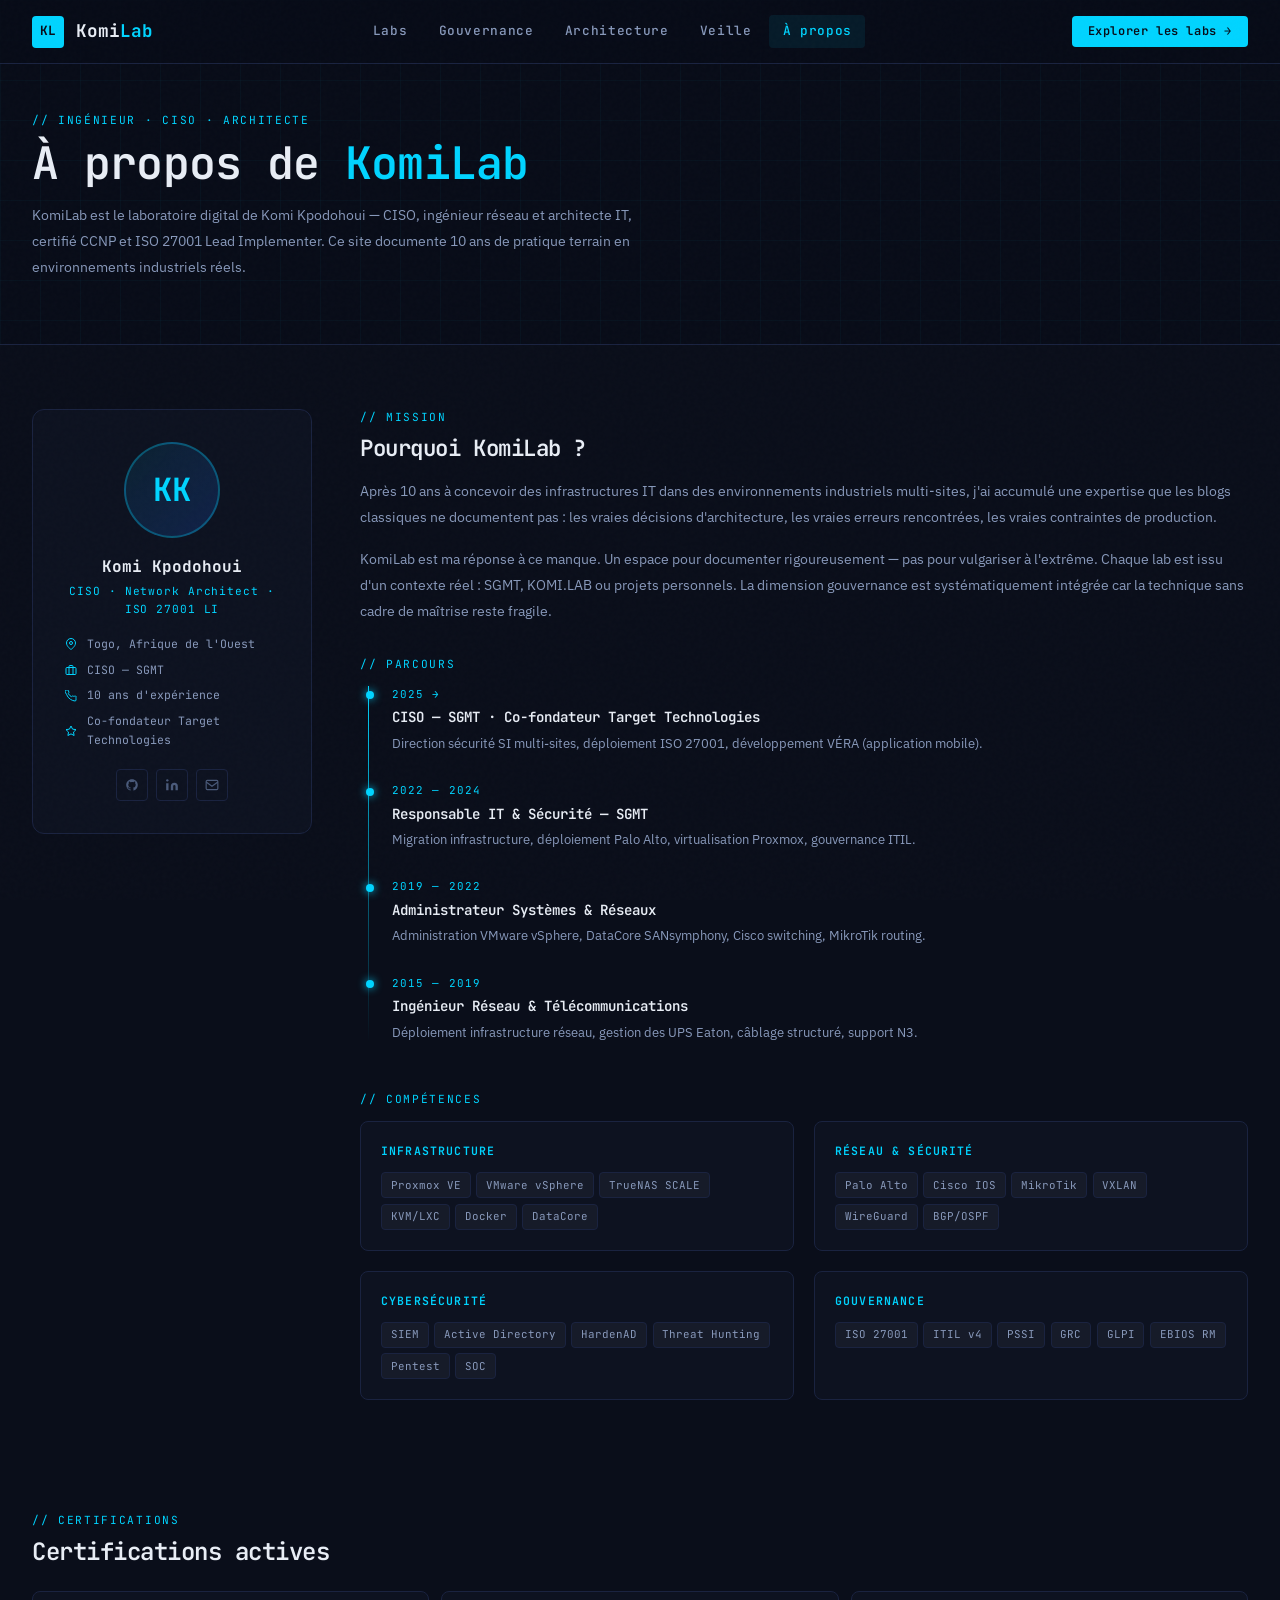
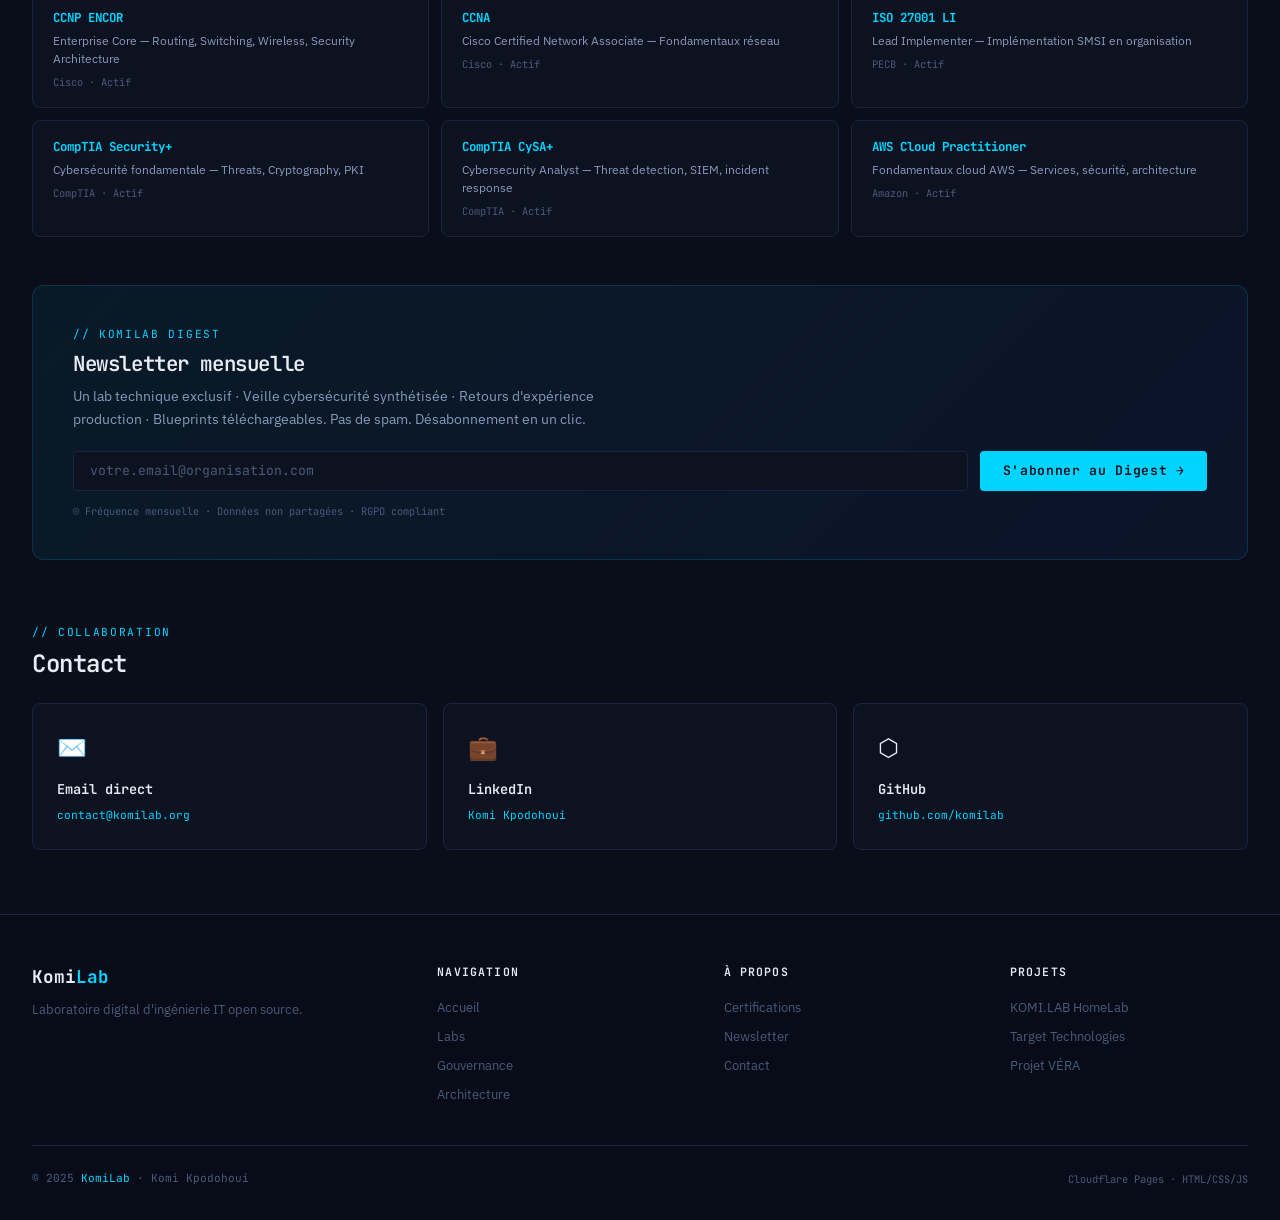
==== about.html @ 870542f3 "init: KomiLab v1.0 - site complet" ====
<!DOCTYPE html>
<html lang="fr">
<head>
  <meta charset="UTF-8">
  <meta name="viewport" content="width=device-width, initial-scale=1.0">
  <meta name="description" content="À propos de Komi Kpodohoui — CISO, CCNP, ISO 27001 Lead Implementer. KomiLab engineering lab.">
  <title>KomiLab — À propos</title>
  <link rel="stylesheet" href="assets/css/style.css">
  <style>
    .page-hero { padding:7rem 0 4rem; background:var(--bg-deep); border-bottom:1px solid var(--bg-border); position:relative; overflow:hidden; }
    .page-hero::before { content:''; position:absolute; inset:0; background-image: linear-gradient(rgba(0,212,255,0.03) 1px,transparent 1px),linear-gradient(90deg,rgba(0,212,255,0.03) 1px,transparent 1px); background-size:40px 40px; }
    .page-hero-inner { position:relative; z-index:1; }

    /* PROFILE */
    .profile-block {
      display: grid;
      grid-template-columns: 280px 1fr;
      gap: 3rem;
      align-items: start;
      margin-bottom: 4rem;
    }
    .profile-card {
      background: var(--bg-card);
      border: 1px solid var(--bg-border);
      border-radius: var(--radius-lg);
      padding: 2rem;
      text-align: center;
      position: sticky;
      top: 80px;
    }
    .profile-avatar {
      width: 96px; height: 96px;
      border-radius: 50%;
      background: linear-gradient(135deg, var(--cyan-ghost), rgba(37,99,235,0.2));
      border: 2px solid rgba(0,212,255,0.3);
      display: flex; align-items: center; justify-content: center;
      font-family: var(--font-mono);
      font-size: 2rem;
      font-weight: 700;
      color: var(--cyan);
      margin: 0 auto 1rem;
    }
    .profile-name {
      font-family: var(--font-mono);
      font-size: 1rem;
      font-weight: 700;
      color: var(--text-primary);
      margin-bottom: .25rem;
    }
    .profile-role {
      font-family: var(--font-mono);
      font-size: .7rem;
      color: var(--cyan);
      letter-spacing: .08em;
      margin-bottom: 1rem;
    }
    .profile-meta {
      display: flex;
      flex-direction: column;
      gap: .45rem;
      margin-bottom: 1.25rem;
      text-align: left;
    }
    .profile-meta-item {
      display: flex;
      align-items: center;
      gap: .6rem;
      font-family: var(--font-mono);
      font-size: .72rem;
      color: var(--text-secondary);
    }
    .profile-meta-item svg { color: var(--cyan); flex-shrink: 0; }
    .profile-socials { display:flex; gap:.5rem; justify-content:center; }

    /* CERTS */
    .cert-grid {
      display: grid;
      grid-template-columns: repeat(3, 1fr);
      gap: .75rem;
      margin-bottom: 3rem;
    }
    .cert-card {
      background: var(--bg-card);
      border: 1px solid var(--bg-border);
      border-radius: var(--radius-md);
      padding: 1rem 1.25rem;
      transition: all var(--transition);
    }
    .cert-card:hover { border-color: rgba(0,212,255,0.25); }
    .cert-name {
      font-family: var(--font-mono);
      font-size: .78rem;
      font-weight: 700;
      color: var(--cyan);
      margin-bottom: .25rem;
    }
    .cert-body {
      font-size: .75rem;
      color: var(--text-secondary);
      line-height: 1.5;
    }
    .cert-year {
      font-family: var(--font-mono);
      font-size: .65rem;
      color: var(--text-muted);
      margin-top: .4rem;
    }

    /* TIMELINE */
    .timeline { position:relative; padding-left:2rem; margin-bottom:3rem; }
    .timeline::before {
      content:'';
      position:absolute;
      left:.5rem; top:0; bottom:0;
      width:1px;
      background: linear-gradient(var(--cyan), transparent);
    }
    .tl-item {
      position: relative;
      margin-bottom: 1.75rem;
    }
    .tl-item::before {
      content:'';
      position:absolute;
      left:-1.65rem; top:.35rem;
      width:8px; height:8px;
      border-radius:50%;
      background: var(--cyan);
      box-shadow: 0 0 8px var(--cyan);
    }
    .tl-year {
      font-family: var(--font-mono);
      font-size: .68rem;
      color: var(--cyan);
      letter-spacing: .1em;
      margin-bottom: .2rem;
    }
    .tl-title {
      font-family: var(--font-mono);
      font-size: .88rem;
      font-weight: 600;
      color: var(--text-primary);
      margin-bottom: .3rem;
    }
    .tl-desc {
      font-size: .8rem;
      color: var(--text-secondary);
      line-height: 1.6;
    }

    /* SKILLS */
    .skills-grid {
      display: grid;
      grid-template-columns: repeat(2, 1fr);
      gap: 1.25rem;
      margin-bottom: 3rem;
    }
    .skill-group { background:var(--bg-card); border:1px solid var(--bg-border); border-radius:var(--radius-md); padding:1.25rem; }
    .skill-group-title {
      font-family: var(--font-mono);
      font-size: .72rem;
      font-weight: 600;
      color: var(--cyan);
      letter-spacing: .1em;
      text-transform: uppercase;
      margin-bottom: .75rem;
    }
    .skill-tags { display:flex; flex-wrap:wrap; gap:.35rem; }
    .skill-tag {
      font-family: var(--font-mono);
      font-size: .68rem;
      color: var(--text-secondary);
      background: rgba(255,255,255,0.04);
      border: 1px solid var(--bg-border);
      padding: .2rem .55rem;
      border-radius: var(--radius-sm);
    }

    /* NEWSLETTER */
    .newsletter-block {
      background: linear-gradient(135deg,rgba(0,212,255,0.06),rgba(37,99,235,0.08));
      border: 1px solid rgba(0,212,255,0.15);
      border-radius: var(--radius-lg);
      padding: 2.5rem;
      margin-bottom: 4rem;
    }
    .newsletter-form {
      display: flex;
      gap: .75rem;
      margin-top: 1.25rem;
      flex-wrap: wrap;
    }
    .newsletter-input {
      flex: 1;
      min-width: 240px;
      background: var(--bg-card);
      border: 1px solid var(--bg-border);
      border-radius: var(--radius-sm);
      padding: .65rem 1rem;
      font-family: var(--font-mono);
      font-size: .82rem;
      color: var(--text-primary);
      outline: none;
      transition: border-color var(--transition);
    }
    .newsletter-input::placeholder { color:var(--text-muted); }
    .newsletter-input:focus { border-color:rgba(0,212,255,.4); }

    @media(max-width:900px) {
      .profile-block { grid-template-columns:1fr; }
      .profile-card { position:static; }
      .cert-grid { grid-template-columns:1fr 1fr; }
      .skills-grid { grid-template-columns:1fr; }
    }
    @media(max-width:600px) { .cert-grid { grid-template-columns:1fr; } }
  </style>
</head>
<body>

<!-- NAV -->
<nav class="nav">
  <div class="container nav-inner">
    <a href="index.html" class="nav-logo">
      <div class="logo-mark">KL</div>
      <span class="logo-text">Komi<span>Lab</span></span>
    </a>
    <div class="nav-links">
      <a href="labs.html"         class="nav-link">Labs</a>
      <a href="governance.html"   class="nav-link">Gouvernance</a>
      <a href="architecture.html" class="nav-link">Architecture</a>
      <a href="veille.html"       class="nav-link">Veille</a>
      <a href="about.html"        class="nav-link active">À propos</a>
    </div>
    <a href="labs.html" class="nav-cta">Explorer les labs →</a>
    <button class="nav-hamburger" id="hamburger"><span></span><span></span><span></span></button>
  </div>
</nav>
<div class="mobile-nav" id="mobile-nav">
  <a href="labs.html"         class="mobile-nav-link">Labs</a>
  <a href="governance.html"   class="mobile-nav-link">Gouvernance</a>
  <a href="architecture.html" class="mobile-nav-link">Architecture</a>
  <a href="veille.html"       class="mobile-nav-link">Veille</a>
  <a href="about.html"        class="mobile-nav-link">À propos</a>
</div>

<!-- HERO -->
<section class="page-hero">
  <div class="container page-hero-inner">
    <div class="section-eyebrow">// Ingénieur · CISO · Architecte</div>
    <h1 style="font-size:clamp(1.8rem,4vw,2.8rem);margin-bottom:.75rem;">
      À propos de <span style="color:var(--cyan)">KomiLab</span>
    </h1>
    <p style="color:var(--text-secondary);font-size:.9rem;max-width:620px;line-height:1.8;">
      KomiLab est le laboratoire digital de Komi Kpodohoui — CISO, ingénieur réseau et architecte IT, certifié CCNP et ISO 27001 Lead Implementer. Ce site documente 10 ans de pratique terrain en environnements industriels réels.
    </p>
  </div>
</section>

<div class="container" style="padding-top:4rem;">

  <!-- PROFILE -->
  <div class="profile-block">
    <div class="profile-card animate-in">
      <div class="profile-avatar">KK</div>
      <div class="profile-name">Komi Kpodohoui</div>
      <div class="profile-role">CISO · Network Architect · ISO 27001 LI</div>
      <div class="profile-meta">
        <div class="profile-meta-item">
          <svg width="12" height="12" viewBox="0 0 24 24" fill="none" stroke="currentColor" stroke-width="2"><path d="M21 10c0 7-9 13-9 13s-9-6-9-13a9 9 0 0118 0z"/><circle cx="12" cy="10" r="3"/></svg>
          Togo, Afrique de l'Ouest
        </div>
        <div class="profile-meta-item">
          <svg width="12" height="12" viewBox="0 0 24 24" fill="none" stroke="currentColor" stroke-width="2"><rect x="2" y="7" width="20" height="14" rx="2"/><path d="M16 21V5a2 2 0 00-2-2h-4a2 2 0 00-2 2v16"/></svg>
          CISO — SGMT
        </div>
        <div class="profile-meta-item">
          <svg width="12" height="12" viewBox="0 0 24 24" fill="none" stroke="currentColor" stroke-width="2"><path d="M22 16.92v3a2 2 0 01-2.18 2 19.79 19.79 0 01-8.63-3.07A19.5 19.5 0 013.07 8.81 19.79 19.79 0 01.01 2.2 2 2 0 012 0h3a2 2 0 012 1.72c.127.96.361 1.903.7 2.81a2 2 0 01-.45 2.11L6.5 7.09a16 16 0 006.29 6.29l.77-.77a2 2 0 012.11-.45 12.84 12.84 0 002.81.7A2 2 0 0122 14.92v2z"/></svg>
          10 ans d'expérience
        </div>
        <div class="profile-meta-item">
          <svg width="12" height="12" viewBox="0 0 24 24" fill="none" stroke="currentColor" stroke-width="2"><path d="M12 2l3.09 6.26L22 9.27l-5 4.87 1.18 6.88L12 17.77l-6.18 3.25L7 14.14 2 9.27l6.91-1.01L12 2z"/></svg>
          Co-fondateur Target Technologies
        </div>
      </div>
      <div class="profile-socials">
        <a href="https://github.com/komilab" target="_blank" rel="noopener" class="footer-social">
          <svg width="14" height="14" viewBox="0 0 24 24" fill="currentColor"><path d="M12 2C6.477 2 2 6.477 2 12c0 4.418 2.865 8.166 6.839 9.489.5.092.682-.217.682-.482 0-.237-.008-.866-.013-1.7-2.782.604-3.369-1.341-3.369-1.341-.454-1.155-1.11-1.462-1.11-1.462-.908-.62.069-.608.069-.608 1.003.07 1.531 1.03 1.531 1.03.892 1.529 2.341 1.087 2.91.832.092-.647.35-1.088.636-1.338-2.22-.253-4.555-1.11-4.555-4.943 0-1.091.39-1.984 1.029-2.683-.103-.253-.446-1.27.098-2.647 0 0 .84-.269 2.75 1.025A9.578 9.578 0 0112 6.836c.85.004 1.705.115 2.504.337 1.909-1.294 2.747-1.025 2.747-1.025.546 1.377.203 2.394.1 2.647.64.699 1.028 1.592 1.028 2.683 0 3.842-2.339 4.687-4.566 4.935.359.309.678.919.678 1.852 0 1.336-.012 2.415-.012 2.743 0 .267.18.578.688.48C19.138 20.163 22 16.418 22 12c0-5.523-4.477-10-10-10z"/></svg>
        </a>
        <a href="https://linkedin.com/in/komi-kpodohoui" target="_blank" rel="noopener" class="footer-social">
          <svg width="14" height="14" viewBox="0 0 24 24" fill="currentColor"><path d="M16 8a6 6 0 016 6v7h-4v-7a2 2 0 00-2-2 2 2 0 00-2 2v7h-4v-7a6 6 0 016-6zM2 9h4v12H2z"/><circle cx="4" cy="4" r="2"/></svg>
        </a>
        <a href="mailto:contact@komilab.org" class="footer-social">
          <svg width="14" height="14" viewBox="0 0 24 24" fill="none" stroke="currentColor" stroke-width="2"><rect x="2" y="4" width="20" height="16" rx="2"/><path d="m2 7 10 7 10-7"/></svg>
        </a>
      </div>
    </div>

    <div>
      <!-- BIO -->
      <div class="section-eyebrow" style="margin-bottom:.5rem;">// Mission</div>
      <h2 style="font-size:1.4rem;margin-bottom:1rem;">Pourquoi KomiLab ?</h2>
      <p style="color:var(--text-secondary);font-size:.88rem;line-height:1.85;margin-bottom:1rem;">
        Après 10 ans à concevoir des infrastructures IT dans des environnements industriels multi-sites, j'ai accumulé une expertise que les blogs classiques ne documentent pas : les vraies décisions d'architecture, les vraies erreurs rencontrées, les vraies contraintes de production.
      </p>
      <p style="color:var(--text-secondary);font-size:.88rem;line-height:1.85;margin-bottom:2rem;">
        KomiLab est ma réponse à ce manque. Un espace pour documenter rigoureusement — pas pour vulgariser à l'extrême. Chaque lab est issu d'un contexte réel : SGMT, KOMI.LAB ou projets personnels. La dimension gouvernance est systématiquement intégrée car la technique sans cadre de maîtrise reste fragile.
      </p>

      <!-- TIMELINE -->
      <div class="section-eyebrow" style="margin-bottom:.75rem;">// Parcours</div>
      <div class="timeline">
        <div class="tl-item">
          <div class="tl-year">2025 →</div>
          <div class="tl-title">CISO — SGMT · Co-fondateur Target Technologies</div>
          <div class="tl-desc">Direction sécurité SI multi-sites, déploiement ISO 27001, développement VÉRA (application mobile).</div>
        </div>
        <div class="tl-item">
          <div class="tl-year">2022 — 2024</div>
          <div class="tl-title">Responsable IT & Sécurité — SGMT</div>
          <div class="tl-desc">Migration infrastructure, déploiement Palo Alto, virtualisation Proxmox, gouvernance ITIL.</div>
        </div>
        <div class="tl-item">
          <div class="tl-year">2019 — 2022</div>
          <div class="tl-title">Administrateur Systèmes & Réseaux</div>
          <div class="tl-desc">Administration VMware vSphere, DataCore SANsymphony, Cisco switching, MikroTik routing.</div>
        </div>
        <div class="tl-item">
          <div class="tl-year">2015 — 2019</div>
          <div class="tl-title">Ingénieur Réseau & Télécommunications</div>
          <div class="tl-desc">Déploiement infrastructure réseau, gestion des UPS Eaton, câblage structuré, support N3.</div>
        </div>
      </div>

      <!-- SKILLS -->
      <div class="section-eyebrow" style="margin-bottom:.75rem;">// Compétences</div>
      <div class="skills-grid">
        <div class="skill-group">
          <div class="skill-group-title">Infrastructure</div>
          <div class="skill-tags">
            <span class="skill-tag">Proxmox VE</span><span class="skill-tag">VMware vSphere</span>
            <span class="skill-tag">TrueNAS SCALE</span><span class="skill-tag">KVM/LXC</span>
            <span class="skill-tag">Docker</span><span class="skill-tag">DataCore</span>
          </div>
        </div>
        <div class="skill-group">
          <div class="skill-group-title">Réseau & Sécurité</div>
          <div class="skill-tags">
            <span class="skill-tag">Palo Alto</span><span class="skill-tag">Cisco IOS</span>
            <span class="skill-tag">MikroTik</span><span class="skill-tag">VXLAN</span>
            <span class="skill-tag">WireGuard</span><span class="skill-tag">BGP/OSPF</span>
          </div>
        </div>
        <div class="skill-group">
          <div class="skill-group-title">Cybersécurité</div>
          <div class="skill-tags">
            <span class="skill-tag">SIEM</span><span class="skill-tag">Active Directory</span>
            <span class="skill-tag">HardenAD</span><span class="skill-tag">Threat Hunting</span>
            <span class="skill-tag">Pentest</span><span class="skill-tag">SOC</span>
          </div>
        </div>
        <div class="skill-group">
          <div class="skill-group-title">Gouvernance</div>
          <div class="skill-tags">
            <span class="skill-tag">ISO 27001</span><span class="skill-tag">ITIL v4</span>
            <span class="skill-tag">PSSI</span><span class="skill-tag">GRC</span>
            <span class="skill-tag">GLPI</span><span class="skill-tag">EBIOS RM</span>
          </div>
        </div>
      </div>
    </div>
  </div>

  <!-- CERTIFICATIONS -->
  <div id="certifications">
    <div class="section-eyebrow" style="margin-bottom:.5rem;">// Certifications</div>
    <h2 class="section-title" style="margin-bottom:1.5rem;">Certifications actives</h2>
    <div class="cert-grid animate-in">
      <div class="cert-card">
        <div class="cert-name">CCNP ENCOR</div>
        <div class="cert-body">Enterprise Core — Routing, Switching, Wireless, Security Architecture</div>
        <div class="cert-year">Cisco · Actif</div>
      </div>
      <div class="cert-card">
        <div class="cert-name">CCNA</div>
        <div class="cert-body">Cisco Certified Network Associate — Fondamentaux réseau</div>
        <div class="cert-year">Cisco · Actif</div>
      </div>
      <div class="cert-card">
        <div class="cert-name">ISO 27001 LI</div>
        <div class="cert-body">Lead Implementer — Implémentation SMSI en organisation</div>
        <div class="cert-year">PECB · Actif</div>
      </div>
      <div class="cert-card">
        <div class="cert-name">CompTIA Security+</div>
        <div class="cert-body">Cybersécurité fondamentale — Threats, Cryptography, PKI</div>
        <div class="cert-year">CompTIA · Actif</div>
      </div>
      <div class="cert-card">
        <div class="cert-name">CompTIA CySA+</div>
        <div class="cert-body">Cybersecurity Analyst — Threat detection, SIEM, incident response</div>
        <div class="cert-year">CompTIA · Actif</div>
      </div>
      <div class="cert-card">
        <div class="cert-name">AWS Cloud Practitioner</div>
        <div class="cert-body">Fondamentaux cloud AWS — Services, sécurité, architecture</div>
        <div class="cert-year">Amazon · Actif</div>
      </div>
    </div>
  </div>

  <!-- NEWSLETTER -->
  <div id="newsletter" class="newsletter-block animate-in">
    <div class="section-eyebrow" style="margin-bottom:.5rem;">// KomiLab Digest</div>
    <h2 style="font-size:1.3rem;margin-bottom:.5rem;">Newsletter mensuelle</h2>
    <p style="color:var(--text-secondary);font-size:.85rem;max-width:560px;line-height:1.7;">
      Un lab technique exclusif · Veille cybersécurité synthétisée · Retours d'expérience production · Blueprints téléchargeables. Pas de spam. Désabonnement en un clic.
    </p>
    <div class="newsletter-form">
      <input type="email" class="newsletter-input" placeholder="votre.email@organisation.com">
      <button class="btn btn-primary" onclick="handleSubscribe(this)">
        S'abonner au Digest →
      </button>
    </div>
    <p style="font-family:var(--font-mono);font-size:.65rem;color:var(--text-muted);margin-top:.75rem;">
      ◎ Fréquence mensuelle · Données non partagées · RGPD compliant
    </p>
  </div>

  <!-- CONTACT -->
  <div id="contact" style="margin-bottom:4rem;">
    <div class="section-eyebrow" style="margin-bottom:.5rem;">// Collaboration</div>
    <h2 class="section-title" style="margin-bottom:1.5rem;">Contact</h2>
    <div style="display:grid;grid-template-columns:repeat(3,1fr);gap:1rem;">
      <a href="mailto:contact@komilab.org" style="text-decoration:none;">
        <div class="domain-card" style="cursor:pointer;">
          <span class="domain-icon">✉️</span>
          <div class="domain-title">Email direct</div>
          <div class="domain-count">contact@komilab.org</div>
        </div>
      </a>
      <a href="https://linkedin.com/in/komi-kpodohoui" target="_blank" rel="noopener" style="text-decoration:none;">
        <div class="domain-card" style="cursor:pointer;">
          <span class="domain-icon">💼</span>
          <div class="domain-title">LinkedIn</div>
          <div class="domain-count">Komi Kpodohoui</div>
        </div>
      </a>
      <a href="https://github.com/komilab" target="_blank" rel="noopener" style="text-decoration:none;">
        <div class="domain-card" style="cursor:pointer;">
          <span class="domain-icon">⬡</span>
          <div class="domain-title">GitHub</div>
          <div class="domain-count">github.com/komilab</div>
        </div>
      </a>
    </div>
  </div>

</div><!-- /container -->

<!-- FOOTER -->
<footer class="footer">
  <div class="container">
    <div class="footer-inner">
      <div>
        <div class="footer-brand-name">Komi<span>Lab</span></div>
        <p class="footer-brand-desc">Laboratoire digital d'ingénierie IT open source.</p>
      </div>
      <div>
        <div class="footer-col-title">Navigation</div>
        <div class="footer-links">
          <a href="index.html"        class="footer-link">Accueil</a>
          <a href="labs.html"         class="footer-link">Labs</a>
          <a href="governance.html"   class="footer-link">Gouvernance</a>
          <a href="architecture.html" class="footer-link">Architecture</a>
        </div>
      </div>
      <div>
        <div class="footer-col-title">À propos</div>
        <div class="footer-links">
          <a href="#certifications" class="footer-link">Certifications</a>
          <a href="#newsletter"     class="footer-link">Newsletter</a>
          <a href="#contact"        class="footer-link">Contact</a>
        </div>
      </div>
      <div>
        <div class="footer-col-title">Projets</div>
        <div class="footer-links">
          <a href="https://github.com/komilab" target="_blank" class="footer-link">KOMI.LAB HomeLab</a>
          <a href="#" class="footer-link">Target Technologies</a>
          <a href="#" class="footer-link">Projet VÉRA</a>
        </div>
      </div>
    </div>
    <div class="footer-bottom">
      <div class="footer-copy">© 2025 <span>KomiLab</span> · Komi Kpodohoui</div>
      <div class="footer-stack">Cloudflare Pages · HTML/CSS/JS</div>
    </div>
  </div>
</footer>

<script src="assets/js/main.js"></script>
<script>
function handleSubscribe(btn) {
  const input = btn.previousElementSibling;
  if (!input.value || !input.value.includes('@')) {
    input.style.borderColor = 'var(--red-alert)';
    setTimeout(() => input.style.borderColor = '', 2000);
    return;
  }
  btn.textContent = '✓ Inscrit !';
  btn.style.background = 'var(--green-ok)';
  btn.style.color = 'var(--bg-deep)';
  input.value = '';
  setTimeout(() => { btn.textContent = 'S\'abonner au Digest →'; btn.style.background = ''; btn.style.color = ''; }, 3000);
}
</script>
</body>
</html>
---- assets/css/style.css ----
/* ============================================================
   KOMILAB.ORG — Design System
   Theme: Terminal Blueprint / Engineering Dark
   ============================================================ */

@import url('https://fonts.googleapis.com/css2?family=JetBrains+Mono:wght@300;400;500;600;700&family=IBM+Plex+Sans:wght@300;400;500;600&family=IBM+Plex+Mono:wght@400;500&display=swap');

/* ── VARIABLES ────────────────────────────────────────────── */
:root {
  --bg-deep:        #080C18;
  --bg-main:        #0A0E1A;
  --bg-card:        #0D1220;
  --bg-card-hover:  #111827;
  --bg-border:      #1a2340;
  --bg-input:       #0f1624;

  --cyan:           #00D4FF;
  --cyan-dim:       #00a8cc;
  --cyan-ghost:     rgba(0, 212, 255, 0.08);
  --cyan-glow:      rgba(0, 212, 255, 0.25);

  --blue-mid:       #1E3A5F;
  --blue-accent:    #2563EB;
  --green-ok:       #00FF94;
  --orange-warn:    #FF8C42;
  --red-alert:      #FF4C4C;
  --yellow-note:    #FFD166;

  --text-primary:   #E8EDF5;
  --text-secondary: #8899BB;
  --text-muted:     #4A5A7A;
  --text-accent:    #00D4FF;

  --font-mono:      'JetBrains Mono', 'Fira Code', monospace;
  --font-body:      'IBM Plex Sans', sans-serif;
  --font-code:      'IBM Plex Mono', monospace;

  --radius-sm:      4px;
  --radius-md:      8px;
  --radius-lg:      12px;

  --transition:     0.2s ease;
  --transition-slow: 0.4s ease;

  --shadow-card:    0 4px 24px rgba(0,0,0,0.4), 0 0 0 1px var(--bg-border);
  --shadow-glow:    0 0 20px var(--cyan-glow);
  --shadow-glow-sm: 0 0 8px rgba(0, 212, 255, 0.3);
}

/* ── RESET ────────────────────────────────────────────────── */
*, *::before, *::after { box-sizing: border-box; margin: 0; padding: 0; }
html { scroll-behavior: smooth; font-size: 16px; }
body {
  font-family: var(--font-body);
  background: var(--bg-main);
  color: var(--text-primary);
  line-height: 1.6;
  overflow-x: hidden;
  min-height: 100vh;
}
a { color: inherit; text-decoration: none; }
img { max-width: 100%; display: block; }
button { cursor: pointer; border: none; background: none; font-family: inherit; }
ul { list-style: none; }

/* ── SCROLLBAR ────────────────────────────────────────────── */
::-webkit-scrollbar { width: 6px; }
::-webkit-scrollbar-track { background: var(--bg-deep); }
::-webkit-scrollbar-thumb { background: var(--blue-mid); border-radius: 3px; }
::-webkit-scrollbar-thumb:hover { background: var(--cyan-dim); }

/* ── NOISE TEXTURE OVERLAY ────────────────────────────────── */
body::before {
  content: '';
  position: fixed;
  inset: 0;
  background-image: url("data:image/svg+xml,%3Csvg viewBox='0 0 256 256' xmlns='http://www.w3.org/2000/svg'%3E%3Cfilter id='noise'%3E%3CfeTurbulence type='fractalNoise' baseFrequency='0.9' numOctaves='4' stitchTiles='stitch'/%3E%3C/filter%3E%3Crect width='100%25' height='100%25' filter='url(%23noise)' opacity='1'/%3E%3C/svg%3E");
  opacity: 0.018;
  pointer-events: none;
  z-index: 9999;
}

/* ── GRID BACKGROUND ──────────────────────────────────────── */
.grid-bg {
  background-image:
    linear-gradient(rgba(0, 212, 255, 0.03) 1px, transparent 1px),
    linear-gradient(90deg, rgba(0, 212, 255, 0.03) 1px, transparent 1px);
  background-size: 40px 40px;
}

/* ── TYPOGRAPHY ───────────────────────────────────────────── */
h1, h2, h3, h4, h5 {
  font-family: var(--font-mono);
  font-weight: 600;
  letter-spacing: -0.02em;
  line-height: 1.2;
}
h1 { font-size: clamp(2rem, 5vw, 3.5rem); }
h2 { font-size: clamp(1.5rem, 3vw, 2rem); }
h3 { font-size: 1.25rem; }
h4 { font-size: 1rem; }

.mono { font-family: var(--font-mono); }
.label-tag {
  font-family: var(--font-mono);
  font-size: 0.7rem;
  font-weight: 500;
  letter-spacing: 0.15em;
  text-transform: uppercase;
  color: var(--cyan);
}

/* ── LAYOUT ───────────────────────────────────────────────── */
.container {
  max-width: 1280px;
  margin: 0 auto;
  padding: 0 2rem;
}
.section { padding: 5rem 0; }
.section-sm { padding: 3rem 0; }

/* ── NAVIGATION ───────────────────────────────────────────── */
.nav {
  position: fixed;
  top: 0; left: 0; right: 0;
  z-index: 1000;
  background: rgba(8, 12, 24, 0.92);
  backdrop-filter: blur(16px);
  border-bottom: 1px solid var(--bg-border);
  height: 64px;
  display: flex;
  align-items: center;
}
.nav-inner {
  display: flex;
  align-items: center;
  justify-content: space-between;
  width: 100%;
}
.nav-logo {
  display: flex;
  align-items: center;
  gap: 0.75rem;
  font-family: var(--font-mono);
  font-weight: 700;
  font-size: 1.1rem;
  color: var(--text-primary);
}
.nav-logo .logo-mark {
  width: 32px; height: 32px;
  background: var(--cyan);
  display: flex; align-items: center; justify-content: center;
  border-radius: 4px;
  font-size: 0.8rem;
  font-weight: 700;
  color: var(--bg-deep);
}
.nav-logo .logo-text span { color: var(--cyan); }

.nav-links {
  display: flex;
  align-items: center;
  gap: 0.25rem;
}
.nav-link {
  font-family: var(--font-mono);
  font-size: 0.8rem;
  font-weight: 500;
  color: var(--text-secondary);
  padding: 0.4rem 0.85rem;
  border-radius: var(--radius-sm);
  transition: color var(--transition), background var(--transition);
  letter-spacing: 0.05em;
}
.nav-link:hover, .nav-link.active {
  color: var(--cyan);
  background: var(--cyan-ghost);
}
.nav-cta {
  font-family: var(--font-mono);
  font-size: 0.75rem;
  font-weight: 600;
  color: var(--bg-deep);
  background: var(--cyan);
  padding: 0.4rem 1rem;
  border-radius: var(--radius-sm);
  transition: opacity var(--transition), box-shadow var(--transition);
  letter-spacing: 0.05em;
}
.nav-cta:hover { opacity: 0.85; box-shadow: var(--shadow-glow-sm); }

.nav-hamburger {
  display: none;
  flex-direction: column;
  gap: 5px;
  padding: 8px;
}
.nav-hamburger span {
  width: 22px; height: 2px;
  background: var(--text-secondary);
  border-radius: 2px;
  transition: var(--transition);
}

/* ── HERO ─────────────────────────────────────────────────── */
.hero {
  min-height: 100vh;
  display: flex;
  align-items: center;
  padding-top: 64px;
  position: relative;
  overflow: hidden;
}
.hero-bg {
  position: absolute;
  inset: 0;
  background:
    radial-gradient(ellipse 80% 60% at 60% 40%, rgba(0, 212, 255, 0.06) 0%, transparent 60%),
    radial-gradient(ellipse 50% 50% at 10% 80%, rgba(37, 99, 235, 0.08) 0%, transparent 50%),
    var(--bg-deep);
}
.hero-grid {
  position: absolute;
  inset: 0;
  background-image:
    linear-gradient(rgba(0, 212, 255, 0.04) 1px, transparent 1px),
    linear-gradient(90deg, rgba(0, 212, 255, 0.04) 1px, transparent 1px);
  background-size: 60px 60px;
}
.hero-content {
  position: relative;
  z-index: 2;
  max-width: 780px;
}
.hero-badge {
  display: inline-flex;
  align-items: center;
  gap: 0.5rem;
  background: var(--cyan-ghost);
  border: 1px solid rgba(0, 212, 255, 0.2);
  border-radius: 100px;
  padding: 0.35rem 0.85rem;
  font-family: var(--font-mono);
  font-size: 0.7rem;
  color: var(--cyan);
  letter-spacing: 0.1em;
  text-transform: uppercase;
  margin-bottom: 2rem;
  opacity: 0;
  animation: fadeUp 0.6s ease 0.2s forwards;
}
.hero-badge::before {
  content: '';
  width: 6px; height: 6px;
  background: var(--cyan);
  border-radius: 50%;
  box-shadow: 0 0 6px var(--cyan);
  animation: pulse 2s infinite;
}
.hero-title {
  font-size: clamp(2.5rem, 6vw, 4.5rem);
  line-height: 1.05;
  margin-bottom: 1.5rem;
  opacity: 0;
  animation: fadeUp 0.6s ease 0.35s forwards;
}
.hero-title .line-accent { color: var(--cyan); display: block; }
.hero-title .line-dim { color: var(--text-secondary); }

.hero-sub {
  font-size: 1.05rem;
  color: var(--text-secondary);
  max-width: 560px;
  line-height: 1.7;
  margin-bottom: 2.5rem;
  opacity: 0;
  animation: fadeUp 0.6s ease 0.5s forwards;
}
.hero-actions {
  display: flex;
  gap: 1rem;
  flex-wrap: wrap;
  opacity: 0;
  animation: fadeUp 0.6s ease 0.65s forwards;
}

.hero-stats {
  position: absolute;
  right: 0;
  top: 50%;
  transform: translateY(-50%);
  display: flex;
  flex-direction: column;
  gap: 1rem;
  opacity: 0;
  animation: fadeRight 0.8s ease 0.8s forwards;
}
.stat-card {
  background: var(--bg-card);
  border: 1px solid var(--bg-border);
  border-radius: var(--radius-md);
  padding: 1.25rem 1.5rem;
  min-width: 180px;
  position: relative;
  overflow: hidden;
}
.stat-card::before {
  content: '';
  position: absolute;
  left: 0; top: 0; bottom: 0;
  width: 3px;
  background: var(--cyan);
  border-radius: 0 2px 2px 0;
}
.stat-value {
  font-family: var(--font-mono);
  font-size: 2rem;
  font-weight: 700;
  color: var(--cyan);
  line-height: 1;
}
.stat-label {
  font-size: 0.75rem;
  color: var(--text-muted);
  margin-top: 0.25rem;
  font-family: var(--font-mono);
}

/* ── TERMINAL PROMPT ──────────────────────────────────────── */
.terminal-prompt {
  font-family: var(--font-mono);
  font-size: 0.85rem;
  color: var(--text-secondary);
  display: flex;
  align-items: center;
  gap: 0.5rem;
  margin-bottom: 3rem;
  opacity: 0;
  animation: fadeUp 0.6s ease 0.8s forwards;
}
.terminal-prompt .prompt-sym { color: var(--cyan); }
.terminal-prompt .prompt-cmd { color: var(--text-primary); }
.terminal-prompt .cursor {
  width: 8px; height: 16px;
  background: var(--cyan);
  display: inline-block;
  animation: blink 1.2s step-end infinite;
  border-radius: 1px;
}

/* ── BUTTONS ──────────────────────────────────────────────── */
.btn {
  display: inline-flex;
  align-items: center;
  gap: 0.5rem;
  font-family: var(--font-mono);
  font-size: 0.82rem;
  font-weight: 600;
  letter-spacing: 0.05em;
  padding: 0.7rem 1.4rem;
  border-radius: var(--radius-sm);
  transition: all var(--transition);
}
.btn-primary {
  background: var(--cyan);
  color: var(--bg-deep);
}
.btn-primary:hover {
  opacity: 0.88;
  box-shadow: var(--shadow-glow);
  transform: translateY(-1px);
}
.btn-outline {
  background: transparent;
  color: var(--cyan);
  border: 1px solid rgba(0, 212, 255, 0.35);
}
.btn-outline:hover {
  background: var(--cyan-ghost);
  border-color: var(--cyan);
}
.btn-ghost {
  background: transparent;
  color: var(--text-secondary);
  border: 1px solid var(--bg-border);
}
.btn-ghost:hover {
  color: var(--text-primary);
  border-color: var(--text-muted);
}

/* ── SECTION HEADER ───────────────────────────────────────── */
.section-header {
  display: flex;
  align-items: flex-end;
  justify-content: space-between;
  margin-bottom: 2.5rem;
  padding-bottom: 1.25rem;
  border-bottom: 1px solid var(--bg-border);
}
.section-header-left {}
.section-eyebrow {
  font-family: var(--font-mono);
  font-size: 0.7rem;
  color: var(--cyan);
  letter-spacing: 0.15em;
  text-transform: uppercase;
  margin-bottom: 0.4rem;
}
.section-title {
  font-size: 1.5rem;
  color: var(--text-primary);
}

/* ── LAB CARDS ────────────────────────────────────────────── */
.labs-grid {
  display: grid;
  grid-template-columns: repeat(auto-fill, minmax(360px, 1fr));
  gap: 1.25rem;
}
.lab-card {
  background: var(--bg-card);
  border: 1px solid var(--bg-border);
  border-radius: var(--radius-md);
  padding: 1.5rem;
  transition: all var(--transition);
  position: relative;
  overflow: hidden;
  display: flex;
  flex-direction: column;
}
.lab-card::before {
  content: '';
  position: absolute;
  top: 0; left: 0; right: 0;
  height: 2px;
  background: linear-gradient(90deg, var(--cyan), transparent);
  opacity: 0;
  transition: opacity var(--transition);
}
.lab-card:hover {
  border-color: rgba(0, 212, 255, 0.2);
  background: var(--bg-card-hover);
  transform: translateY(-2px);
  box-shadow: var(--shadow-card);
}
.lab-card:hover::before { opacity: 1; }

.lab-card-meta {
  display: flex;
  align-items: center;
  justify-content: space-between;
  margin-bottom: 1rem;
}
.lab-level {
  font-family: var(--font-mono);
  font-size: 0.65rem;
  font-weight: 600;
  letter-spacing: 0.12em;
  text-transform: uppercase;
  padding: 0.2rem 0.6rem;
  border-radius: 100px;
}
.level-lab       { color: #00FF94; background: rgba(0,255,148,0.1); border: 1px solid rgba(0,255,148,0.2); }
.level-pilote    { color: #FFD166; background: rgba(255,209,102,0.1); border: 1px solid rgba(255,209,102,0.2); }
.level-production{ color: #00D4FF; background: rgba(0,212,255,0.1); border: 1px solid rgba(0,212,255,0.2); }
.level-expert    { color: #FF8C42; background: rgba(255,140,66,0.1); border: 1px solid rgba(255,140,66,0.2); }

.lab-env {
  font-family: var(--font-mono);
  font-size: 0.65rem;
  color: var(--text-muted);
}
.lab-card-title {
  font-size: 1rem;
  font-weight: 600;
  color: var(--text-primary);
  margin-bottom: 0.75rem;
  line-height: 1.35;
  font-family: var(--font-mono);
}
.lab-card-excerpt {
  font-size: 0.83rem;
  color: var(--text-secondary);
  line-height: 1.6;
  flex: 1;
  margin-bottom: 1.25rem;
}
.lab-card-footer {
  display: flex;
  align-items: center;
  justify-content: space-between;
  padding-top: 1rem;
  border-top: 1px solid var(--bg-border);
}
.lab-tags {
  display: flex;
  flex-wrap: wrap;
  gap: 0.35rem;
}
.lab-tag {
  font-family: var(--font-mono);
  font-size: 0.62rem;
  color: var(--text-muted);
  background: rgba(255,255,255,0.04);
  border: 1px solid var(--bg-border);
  padding: 0.15rem 0.5rem;
  border-radius: var(--radius-sm);
}
.lab-duration {
  font-family: var(--font-mono);
  font-size: 0.7rem;
  color: var(--text-muted);
  white-space: nowrap;
}
.lab-card-link {
  display: inline-flex;
  align-items: center;
  gap: 0.35rem;
  font-family: var(--font-mono);
  font-size: 0.72rem;
  font-weight: 600;
  color: var(--cyan);
  margin-top: 1rem;
  transition: gap var(--transition);
}
.lab-card-link:hover { gap: 0.55rem; }

/* ── NEWS FEED ────────────────────────────────────────────── */
.news-grid {
  display: grid;
  grid-template-columns: 1fr 1fr;
  gap: 1.5rem;
}
.news-col {
  background: var(--bg-card);
  border: 1px solid var(--bg-border);
  border-radius: var(--radius-md);
  overflow: hidden;
}
.news-col-header {
  display: flex;
  align-items: center;
  gap: 0.6rem;
  padding: 0.85rem 1.25rem;
  border-bottom: 1px solid var(--bg-border);
  background: rgba(0,0,0,0.2);
}
.news-col-icon {
  font-size: 0.85rem;
}
.news-col-title {
  font-family: var(--font-mono);
  font-size: 0.75rem;
  font-weight: 600;
  letter-spacing: 0.1em;
  text-transform: uppercase;
  color: var(--text-secondary);
}
.news-col-title span { color: var(--cyan); }

.news-items { padding: 0.5rem 0; }
.news-item {
  display: flex;
  flex-direction: column;
  gap: 0.2rem;
  padding: 0.75rem 1.25rem;
  border-bottom: 1px solid rgba(26,35,64,0.5);
  transition: background var(--transition);
  cursor: pointer;
}
.news-item:last-child { border-bottom: none; }
.news-item:hover { background: var(--cyan-ghost); }
.news-item-title {
  font-size: 0.82rem;
  color: var(--text-primary);
  line-height: 1.4;
  font-weight: 500;
}
.news-item:hover .news-item-title { color: var(--cyan); }
.news-item-meta {
  display: flex;
  align-items: center;
  gap: 0.5rem;
  font-family: var(--font-mono);
  font-size: 0.65rem;
  color: var(--text-muted);
}
.news-item-source { color: var(--cyan-dim); }
.news-dot { font-size: 0.4rem; }
.news-loading {
  padding: 2rem;
  text-align: center;
  font-family: var(--font-mono);
  font-size: 0.75rem;
  color: var(--text-muted);
}
.news-loading-bar {
  width: 100%;
  height: 2px;
  background: var(--bg-border);
  border-radius: 2px;
  margin-top: 0.75rem;
  overflow: hidden;
}
.news-loading-bar::after {
  content: '';
  display: block;
  height: 100%;
  width: 40%;
  background: var(--cyan);
  animation: loading-scan 1.5s ease infinite;
  border-radius: 2px;
}

/* ── DOMAINS SECTION ──────────────────────────────────────── */
.domains-grid {
  display: grid;
  grid-template-columns: repeat(3, 1fr);
  gap: 1rem;
}
.domain-card {
  background: var(--bg-card);
  border: 1px solid var(--bg-border);
  border-radius: var(--radius-md);
  padding: 1.5rem;
  transition: all var(--transition);
  cursor: pointer;
}
.domain-card:hover {
  border-color: rgba(0, 212, 255, 0.25);
  background: var(--bg-card-hover);
}
.domain-icon {
  font-size: 1.5rem;
  margin-bottom: 0.75rem;
  display: block;
}
.domain-title {
  font-family: var(--font-mono);
  font-size: 0.85rem;
  font-weight: 600;
  color: var(--text-primary);
  margin-bottom: 0.4rem;
}
.domain-count {
  font-family: var(--font-mono);
  font-size: 0.7rem;
  color: var(--cyan);
}

/* ── CODE BLOCKS ──────────────────────────────────────────── */
.code-block-wrapper {
  position: relative;
  margin: 1.5rem 0;
  border-radius: var(--radius-md);
  overflow: hidden;
  border: 1px solid var(--bg-border);
}
.code-block-header {
  display: flex;
  align-items: center;
  justify-content: space-between;
  padding: 0.5rem 1rem;
  background: rgba(0,0,0,0.3);
  border-bottom: 1px solid var(--bg-border);
}
.code-block-lang {
  font-family: var(--font-mono);
  font-size: 0.65rem;
  color: var(--text-muted);
  letter-spacing: 0.1em;
  text-transform: uppercase;
}
.copy-btn {
  display: flex;
  align-items: center;
  gap: 0.35rem;
  font-family: var(--font-mono);
  font-size: 0.65rem;
  font-weight: 600;
  color: var(--text-muted);
  background: rgba(255,255,255,0.05);
  border: 1px solid var(--bg-border);
  padding: 0.25rem 0.65rem;
  border-radius: var(--radius-sm);
  transition: all var(--transition);
  letter-spacing: 0.05em;
}
.copy-btn:hover {
  color: var(--cyan);
  border-color: rgba(0, 212, 255, 0.3);
  background: var(--cyan-ghost);
}
.copy-btn.copied {
  color: var(--green-ok);
  border-color: rgba(0, 255, 148, 0.3);
  background: rgba(0, 255, 148, 0.05);
}
.copy-btn svg { width: 12px; height: 12px; }
pre {
  background: rgba(0,0,0,0.25);
  padding: 1.25rem;
  overflow-x: auto;
  margin: 0;
}
code {
  font-family: var(--font-code);
  font-size: 0.82rem;
  line-height: 1.7;
}

/* ── BADGES / PILLS ───────────────────────────────────────── */
.badge {
  display: inline-flex;
  align-items: center;
  gap: 0.3rem;
  font-family: var(--font-mono);
  font-size: 0.65rem;
  font-weight: 600;
  letter-spacing: 0.1em;
  text-transform: uppercase;
  padding: 0.2rem 0.65rem;
  border-radius: 100px;
}
.badge-cyan   { color: var(--cyan); background: var(--cyan-ghost); border: 1px solid rgba(0,212,255,0.2); }
.badge-green  { color: var(--green-ok); background: rgba(0,255,148,0.08); border: 1px solid rgba(0,255,148,0.2); }
.badge-orange { color: var(--orange-warn); background: rgba(255,140,66,0.08); border: 1px solid rgba(255,140,66,0.2); }

/* ── FOOTER ───────────────────────────────────────────────── */
.footer {
  background: var(--bg-deep);
  border-top: 1px solid var(--bg-border);
  padding: 3rem 0 2rem;
}
.footer-inner {
  display: grid;
  grid-template-columns: 1.5fr 1fr 1fr 1fr;
  gap: 3rem;
  margin-bottom: 2.5rem;
}
.footer-brand-name {
  font-family: var(--font-mono);
  font-weight: 700;
  font-size: 1.1rem;
  color: var(--text-primary);
  margin-bottom: 0.5rem;
}
.footer-brand-name span { color: var(--cyan); }
.footer-brand-desc {
  font-size: 0.82rem;
  color: var(--text-muted);
  line-height: 1.6;
  margin-bottom: 1rem;
}
.footer-socials {
  display: flex;
  gap: 0.5rem;
}
.footer-social {
  width: 32px; height: 32px;
  background: var(--bg-card);
  border: 1px solid var(--bg-border);
  border-radius: var(--radius-sm);
  display: flex; align-items: center; justify-content: center;
  font-size: 0.75rem;
  color: var(--text-muted);
  transition: all var(--transition);
}
.footer-social:hover { color: var(--cyan); border-color: rgba(0,212,255,0.3); }
.footer-col-title {
  font-family: var(--font-mono);
  font-size: 0.72rem;
  font-weight: 600;
  color: var(--text-primary);
  letter-spacing: 0.1em;
  text-transform: uppercase;
  margin-bottom: 1rem;
}
.footer-links { display: flex; flex-direction: column; gap: 0.5rem; }
.footer-link {
  font-size: 0.82rem;
  color: var(--text-muted);
  transition: color var(--transition);
}
.footer-link:hover { color: var(--cyan); }
.footer-bottom {
  display: flex;
  align-items: center;
  justify-content: space-between;
  padding-top: 1.5rem;
  border-top: 1px solid var(--bg-border);
}
.footer-copy {
  font-family: var(--font-mono);
  font-size: 0.7rem;
  color: var(--text-muted);
}
.footer-copy span { color: var(--cyan); }
.footer-stack {
  font-family: var(--font-mono);
  font-size: 0.65rem;
  color: var(--text-muted);
}

/* ── ANIMATIONS ───────────────────────────────────────────── */
@keyframes fadeUp {
  from { opacity: 0; transform: translateY(20px); }
  to   { opacity: 1; transform: translateY(0); }
}
@keyframes fadeRight {
  from { opacity: 0; transform: translate(20px, -50%); }
  to   { opacity: 1; transform: translate(0, -50%); }
}
@keyframes blink {
  0%, 100% { opacity: 1; }
  50% { opacity: 0; }
}
@keyframes pulse {
  0%, 100% { box-shadow: 0 0 6px var(--cyan); }
  50% { box-shadow: 0 0 12px var(--cyan), 0 0 20px rgba(0,212,255,0.4); }
}
@keyframes loading-scan {
  0%   { transform: translateX(-100%); }
  100% { transform: translateX(350%); }
}
@keyframes slideIn {
  from { opacity: 0; transform: translateY(16px); }
  to   { opacity: 1; transform: translateY(0); }
}

.animate-in {
  opacity: 0;
  transform: translateY(16px);
  transition: opacity 0.5s ease, transform 0.5s ease;
}
.animate-in.visible {
  opacity: 1;
  transform: translateY(0);
}

/* ── MOBILE NAV ───────────────────────────────────────────── */
.mobile-nav {
  display: none;
  position: fixed;
  top: 64px; left: 0; right: 0;
  background: rgba(8, 12, 24, 0.98);
  border-bottom: 1px solid var(--bg-border);
  padding: 1rem;
  flex-direction: column;
  gap: 0.25rem;
  z-index: 999;
  backdrop-filter: blur(16px);
}
.mobile-nav.open { display: flex; }
.mobile-nav-link {
  font-family: var(--font-mono);
  font-size: 0.85rem;
  color: var(--text-secondary);
  padding: 0.65rem 0.75rem;
  border-radius: var(--radius-sm);
  transition: all var(--transition);
}
.mobile-nav-link:hover { color: var(--cyan); background: var(--cyan-ghost); }

/* ── RESPONSIVE ───────────────────────────────────────────── */
@media (max-width: 1024px) {
  .hero-stats { display: none; }
  .domains-grid { grid-template-columns: repeat(2, 1fr); }
  .footer-inner { grid-template-columns: 1fr 1fr; gap: 2rem; }
}
@media (max-width: 768px) {
  .nav-links, .nav-cta { display: none; }
  .nav-hamburger { display: flex; }
  .labs-grid { grid-template-columns: 1fr; }
  .news-grid { grid-template-columns: 1fr; }
  .domains-grid { grid-template-columns: 1fr 1fr; }
  .section-header { flex-direction: column; align-items: flex-start; gap: 1rem; }
  .footer-inner { grid-template-columns: 1fr; gap: 1.5rem; }
  .footer-bottom { flex-direction: column; gap: 0.5rem; text-align: center; }
}
@media (max-width: 480px) {
  .container { padding: 0 1rem; }
  .domains-grid { grid-template-columns: 1fr; }
}
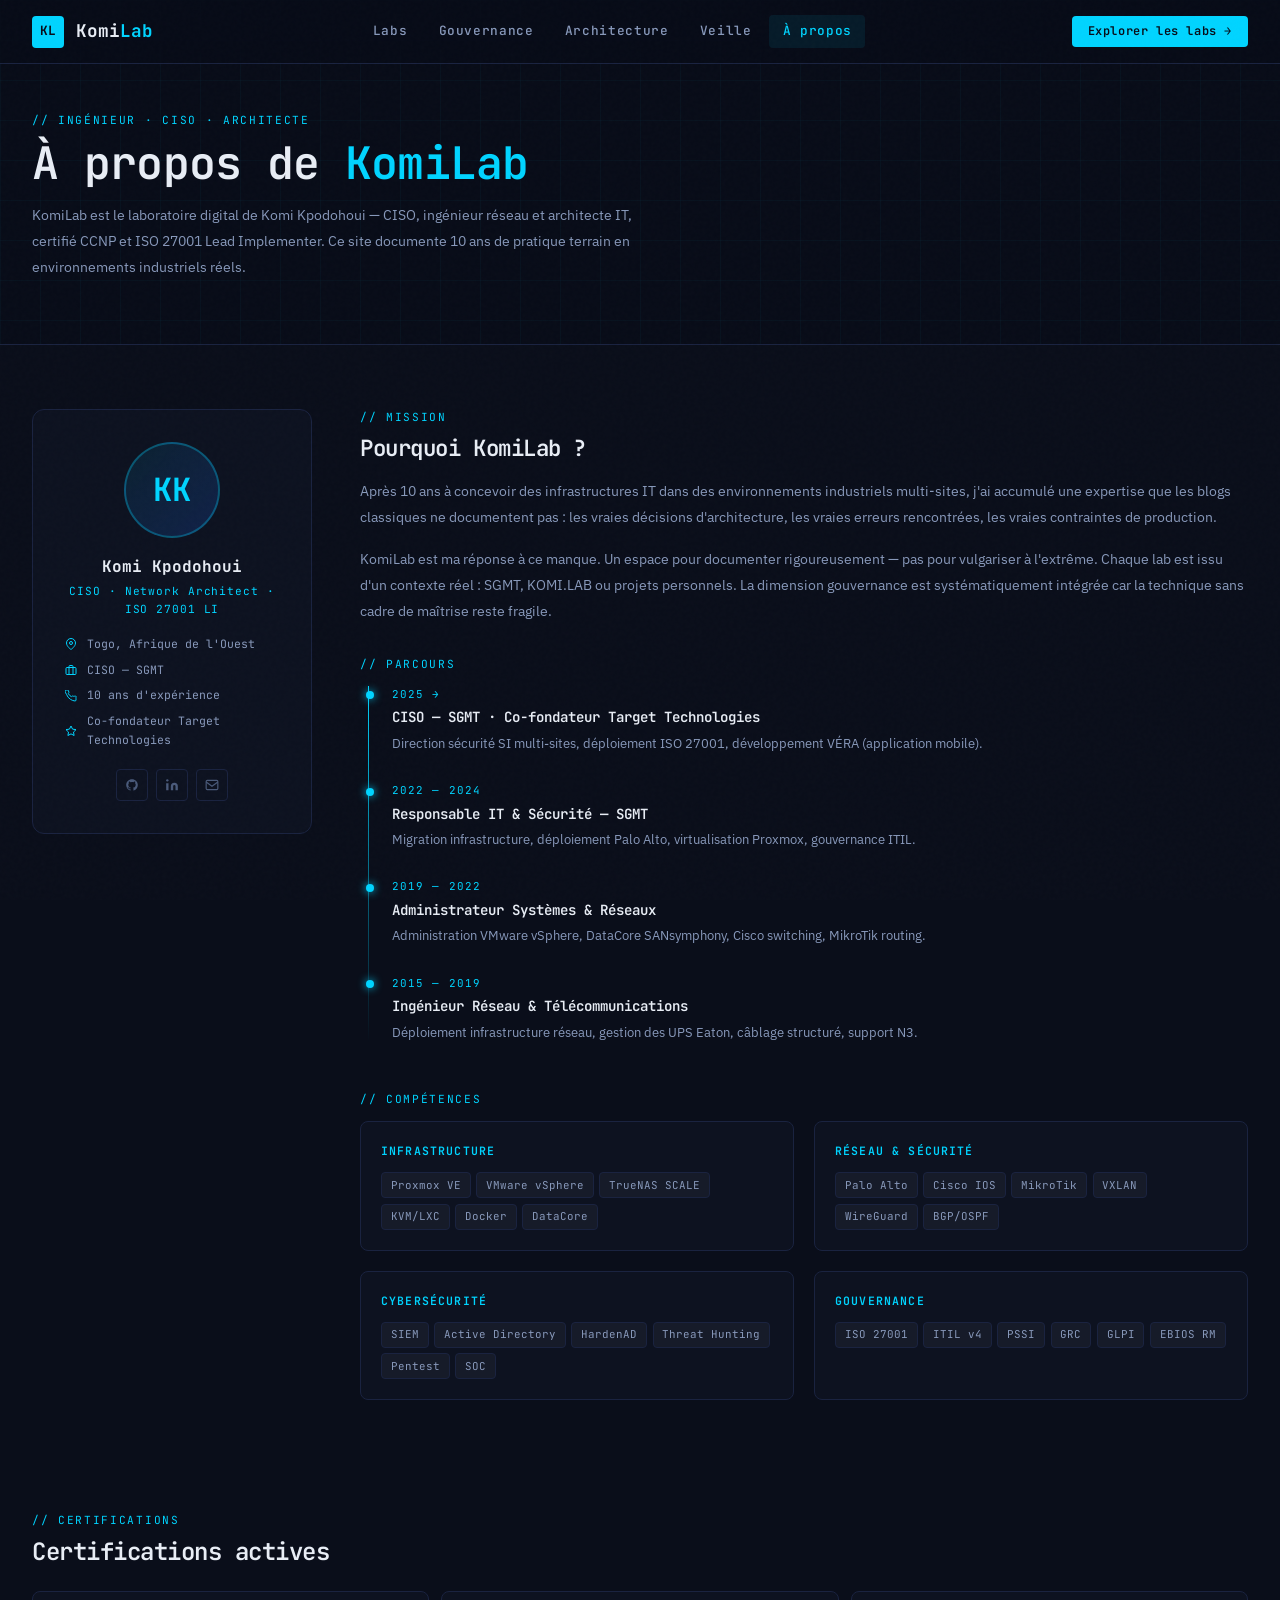
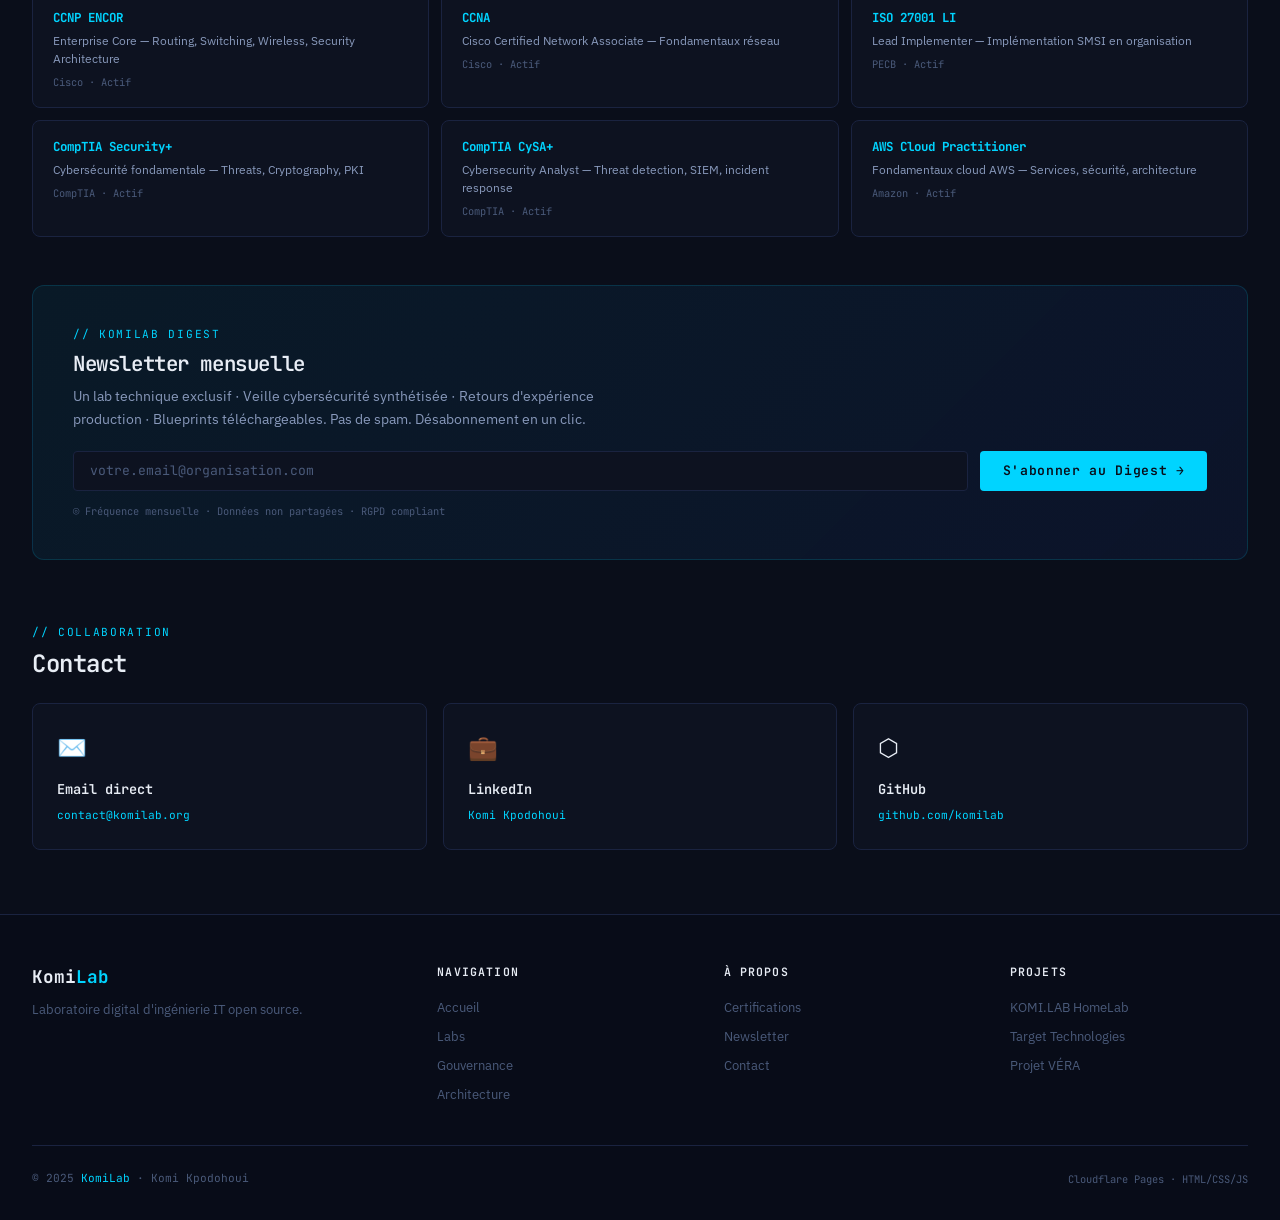
==== commit 4adf4f82: "Update about.html" ====
--- a/about.html
+++ b/about.html
@@ -237,8 +237,6 @@
 </nav>
 <div class="mobile-nav" id="mobile-nav">
   <a href="labs.html"         class="mobile-nav-link">Labs</a>
-  <a href="governance.html"   class="mobile-nav-link">Gouvernance</a>
-  <a href="architecture.html" class="mobile-nav-link">Architecture</a>
   <a href="veille.html"       class="mobile-nav-link">Veille</a>
   <a href="about.html"        class="mobile-nav-link">À propos</a>
 </div>
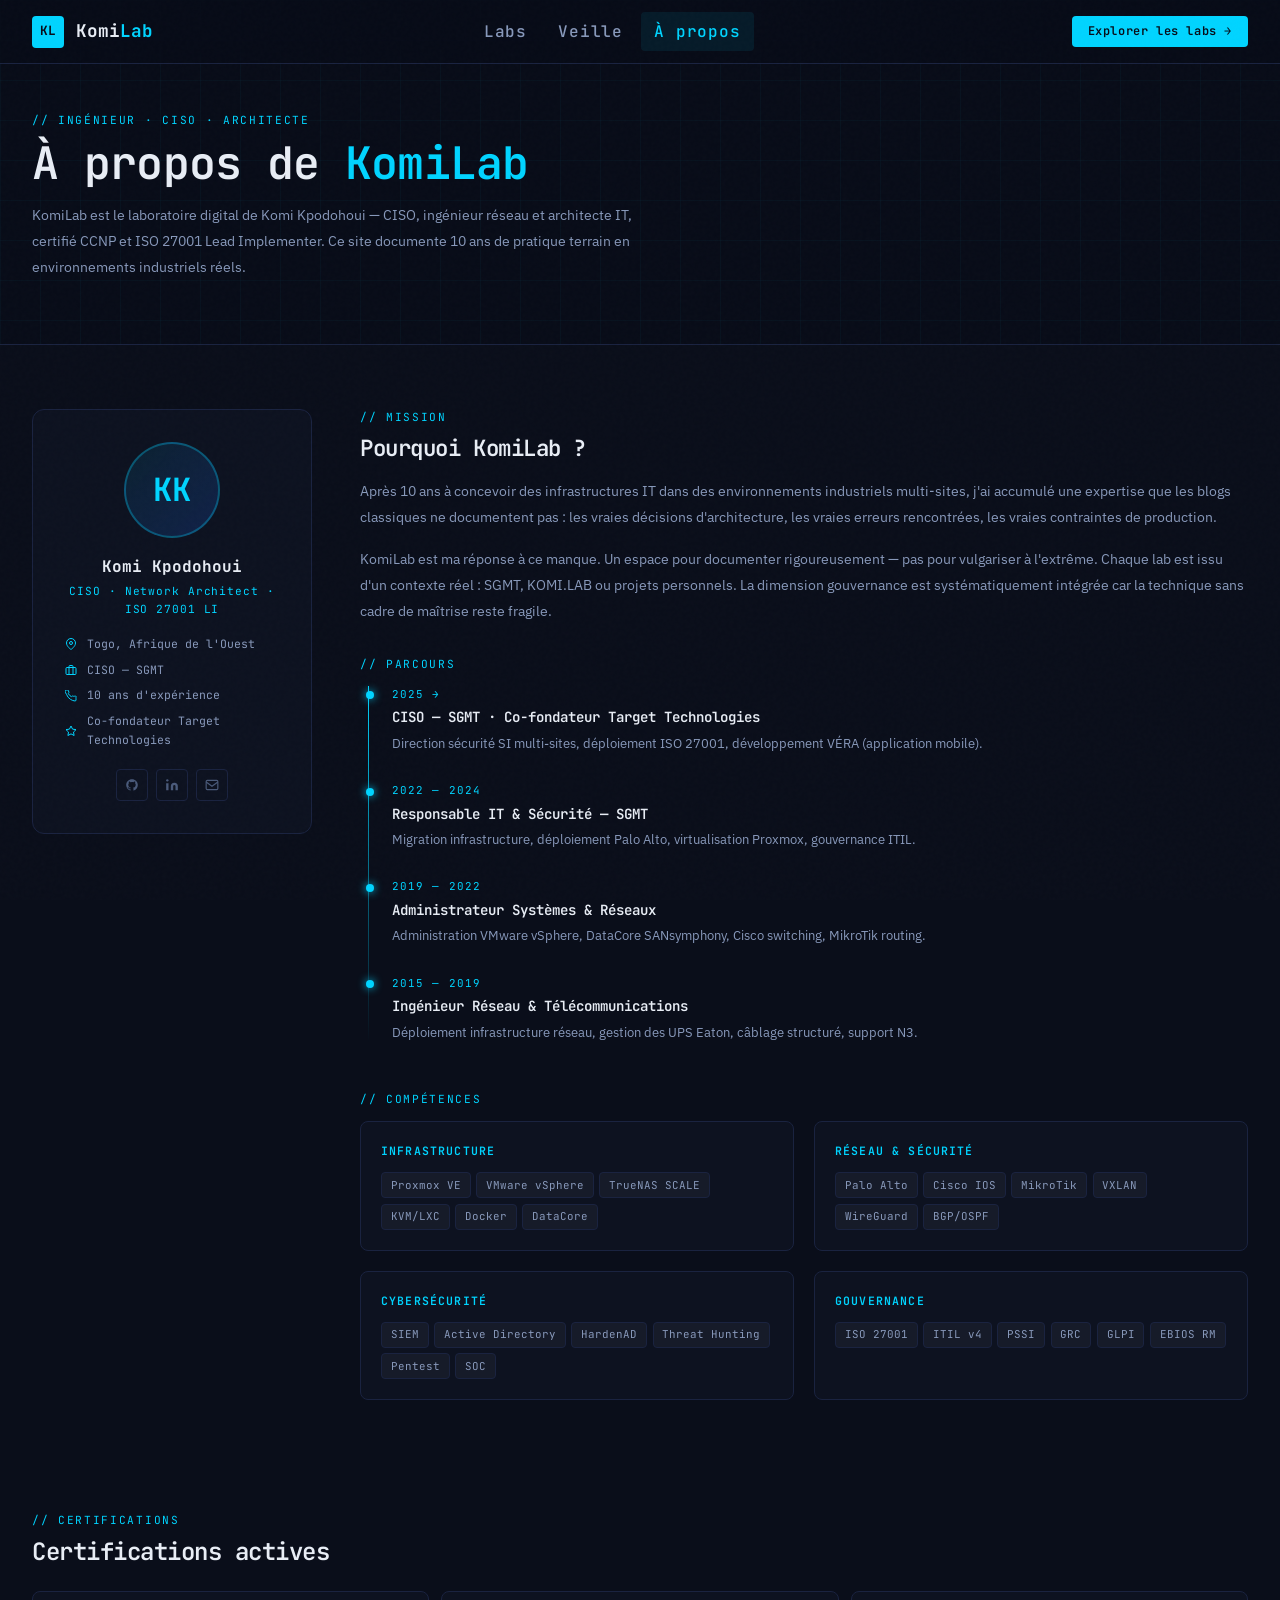
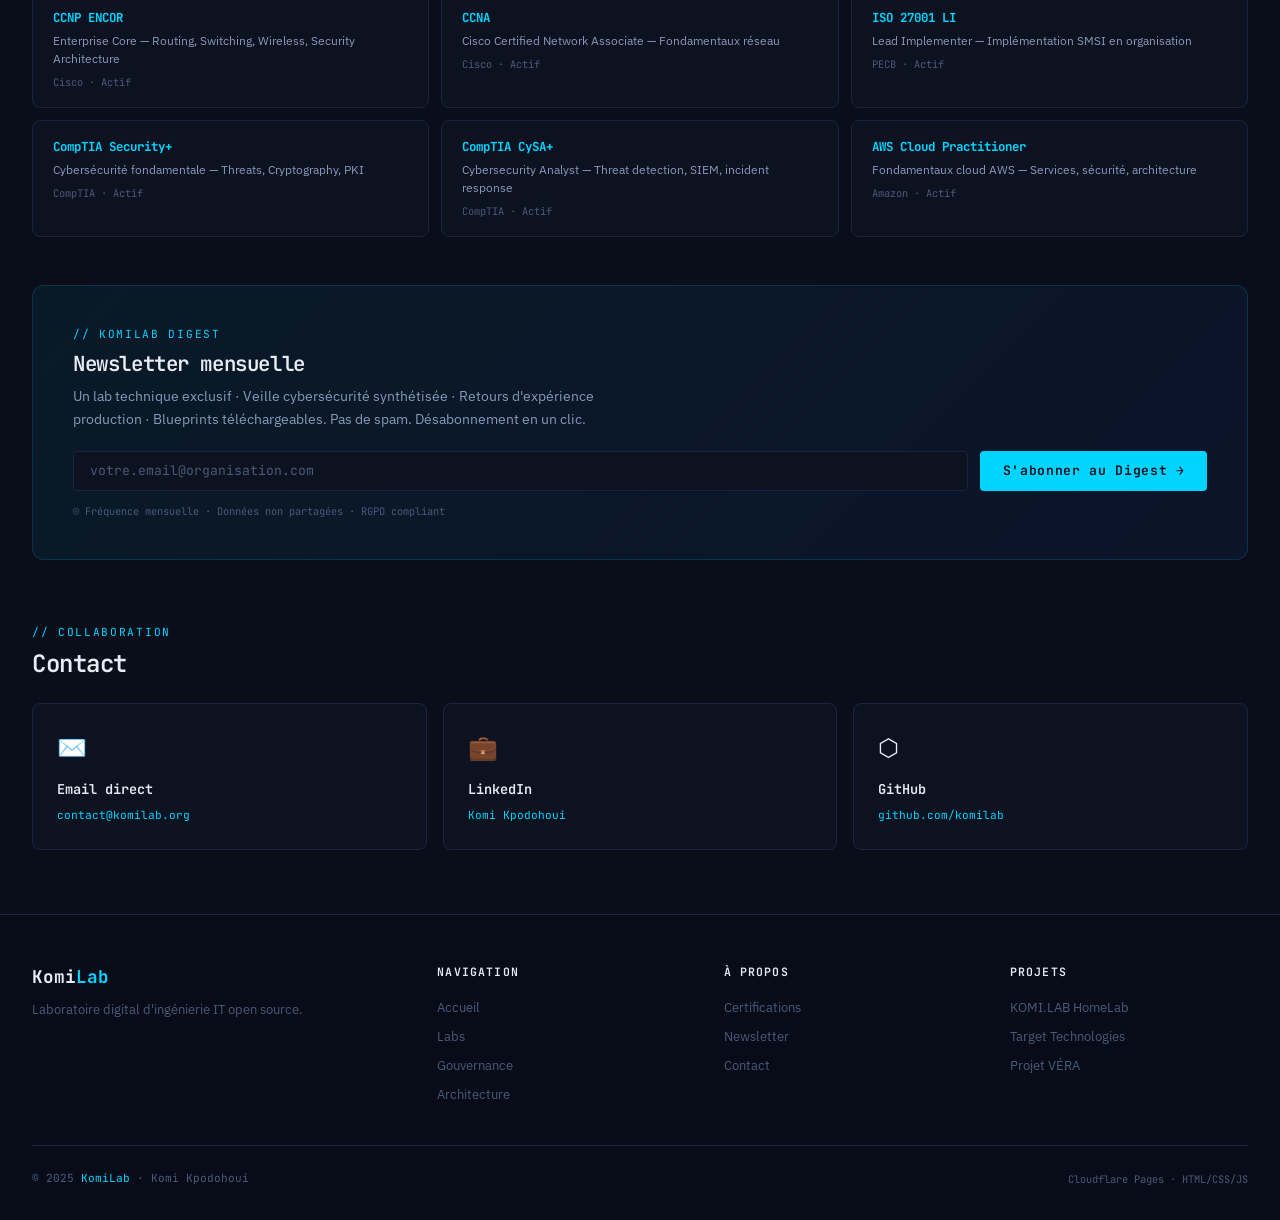
==== commit 637a9d06: "Update about.html" ====
--- a/about.html
+++ b/about.html
@@ -226,8 +226,6 @@
     </a>
     <div class="nav-links">
       <a href="labs.html"         class="nav-link">Labs</a>
-      <a href="governance.html"   class="nav-link">Gouvernance</a>
-      <a href="architecture.html" class="nav-link">Architecture</a>
       <a href="veille.html"       class="nav-link">Veille</a>
       <a href="about.html"        class="nav-link active">À propos</a>
     </div>
--- a/assets/css/style.css
+++ b/assets/css/style.css
@@ -164,7 +164,7 @@
 }
 .nav-link {
   font-family: var(--font-mono);
-  font-size: 0.8rem;
+  font-size: 1rem;
   font-weight: 500;
   color: var(--text-secondary);
   padding: 0.4rem 0.85rem;
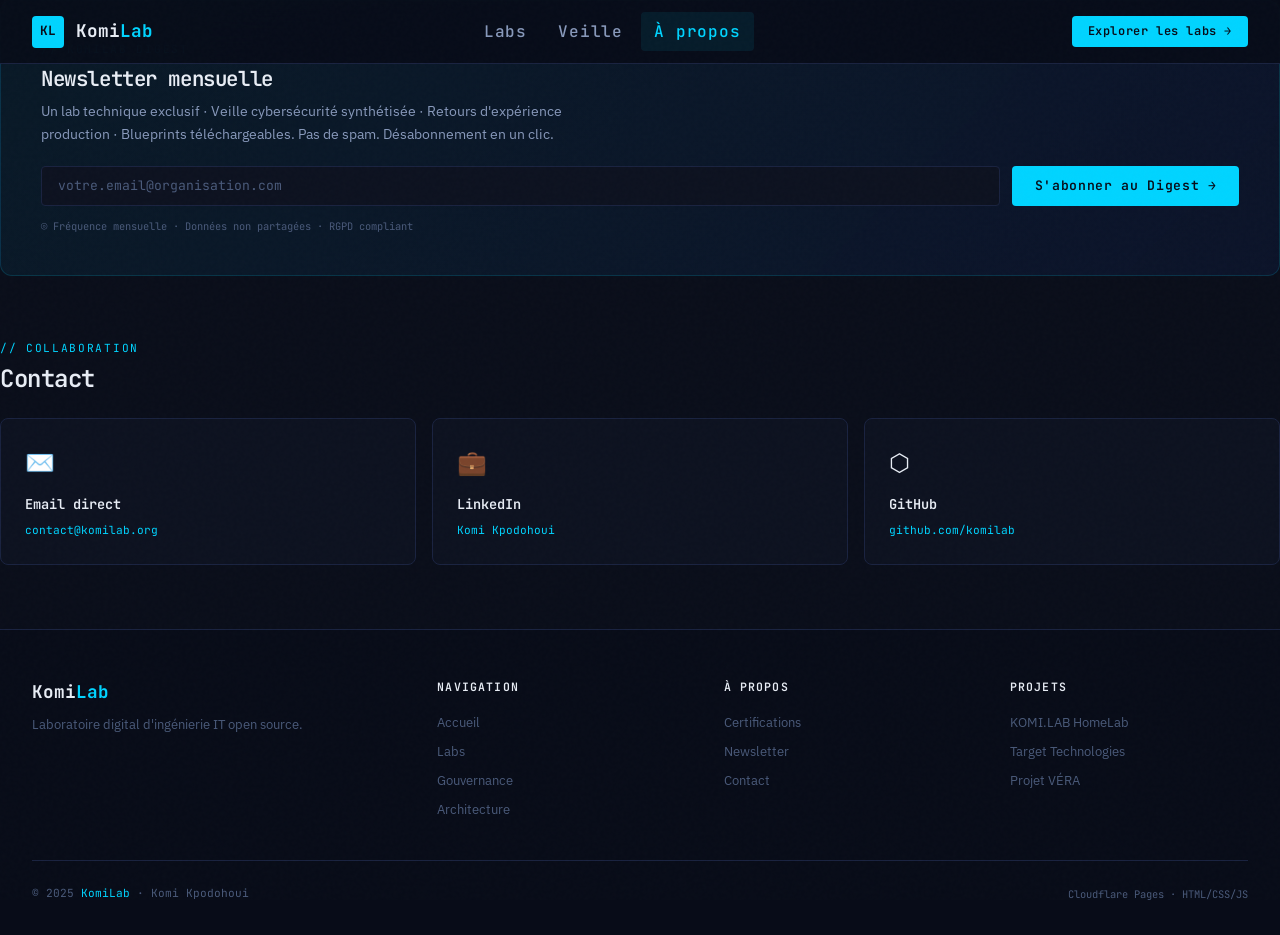
==== commit af1230e6: "Update about.html" ====
--- a/about.html
+++ b/about.html
@@ -239,170 +239,6 @@
   <a href="about.html"        class="mobile-nav-link">À propos</a>
 </div>
 
-<!-- HERO -->
-<section class="page-hero">
-  <div class="container page-hero-inner">
-    <div class="section-eyebrow">// Ingénieur · CISO · Architecte</div>
-    <h1 style="font-size:clamp(1.8rem,4vw,2.8rem);margin-bottom:.75rem;">
-      À propos de <span style="color:var(--cyan)">KomiLab</span>
-    </h1>
-    <p style="color:var(--text-secondary);font-size:.9rem;max-width:620px;line-height:1.8;">
-      KomiLab est le laboratoire digital de Komi Kpodohoui — CISO, ingénieur réseau et architecte IT, certifié CCNP et ISO 27001 Lead Implementer. Ce site documente 10 ans de pratique terrain en environnements industriels réels.
-    </p>
-  </div>
-</section>
-
-<div class="container" style="padding-top:4rem;">
-
-  <!-- PROFILE -->
-  <div class="profile-block">
-    <div class="profile-card animate-in">
-      <div class="profile-avatar">KK</div>
-      <div class="profile-name">Komi Kpodohoui</div>
-      <div class="profile-role">CISO · Network Architect · ISO 27001 LI</div>
-      <div class="profile-meta">
-        <div class="profile-meta-item">
-          <svg width="12" height="12" viewBox="0 0 24 24" fill="none" stroke="currentColor" stroke-width="2"><path d="M21 10c0 7-9 13-9 13s-9-6-9-13a9 9 0 0118 0z"/><circle cx="12" cy="10" r="3"/></svg>
-          Togo, Afrique de l'Ouest
-        </div>
-        <div class="profile-meta-item">
-          <svg width="12" height="12" viewBox="0 0 24 24" fill="none" stroke="currentColor" stroke-width="2"><rect x="2" y="7" width="20" height="14" rx="2"/><path d="M16 21V5a2 2 0 00-2-2h-4a2 2 0 00-2 2v16"/></svg>
-          CISO — SGMT
-        </div>
-        <div class="profile-meta-item">
-          <svg width="12" height="12" viewBox="0 0 24 24" fill="none" stroke="currentColor" stroke-width="2"><path d="M22 16.92v3a2 2 0 01-2.18 2 19.79 19.79 0 01-8.63-3.07A19.5 19.5 0 013.07 8.81 19.79 19.79 0 01.01 2.2 2 2 0 012 0h3a2 2 0 012 1.72c.127.96.361 1.903.7 2.81a2 2 0 01-.45 2.11L6.5 7.09a16 16 0 006.29 6.29l.77-.77a2 2 0 012.11-.45 12.84 12.84 0 002.81.7A2 2 0 0122 14.92v2z"/></svg>
-          10 ans d'expérience
-        </div>
-        <div class="profile-meta-item">
-          <svg width="12" height="12" viewBox="0 0 24 24" fill="none" stroke="currentColor" stroke-width="2"><path d="M12 2l3.09 6.26L22 9.27l-5 4.87 1.18 6.88L12 17.77l-6.18 3.25L7 14.14 2 9.27l6.91-1.01L12 2z"/></svg>
-          Co-fondateur Target Technologies
-        </div>
-      </div>
-      <div class="profile-socials">
-        <a href="https://github.com/komilab" target="_blank" rel="noopener" class="footer-social">
-          <svg width="14" height="14" viewBox="0 0 24 24" fill="currentColor"><path d="M12 2C6.477 2 2 6.477 2 12c0 4.418 2.865 8.166 6.839 9.489.5.092.682-.217.682-.482 0-.237-.008-.866-.013-1.7-2.782.604-3.369-1.341-3.369-1.341-.454-1.155-1.11-1.462-1.11-1.462-.908-.62.069-.608.069-.608 1.003.07 1.531 1.03 1.531 1.03.892 1.529 2.341 1.087 2.91.832.092-.647.35-1.088.636-1.338-2.22-.253-4.555-1.11-4.555-4.943 0-1.091.39-1.984 1.029-2.683-.103-.253-.446-1.27.098-2.647 0 0 .84-.269 2.75 1.025A9.578 9.578 0 0112 6.836c.85.004 1.705.115 2.504.337 1.909-1.294 2.747-1.025 2.747-1.025.546 1.377.203 2.394.1 2.647.64.699 1.028 1.592 1.028 2.683 0 3.842-2.339 4.687-4.566 4.935.359.309.678.919.678 1.852 0 1.336-.012 2.415-.012 2.743 0 .267.18.578.688.48C19.138 20.163 22 16.418 22 12c0-5.523-4.477-10-10-10z"/></svg>
-        </a>
-        <a href="https://linkedin.com/in/komi-kpodohoui" target="_blank" rel="noopener" class="footer-social">
-          <svg width="14" height="14" viewBox="0 0 24 24" fill="currentColor"><path d="M16 8a6 6 0 016 6v7h-4v-7a2 2 0 00-2-2 2 2 0 00-2 2v7h-4v-7a6 6 0 016-6zM2 9h4v12H2z"/><circle cx="4" cy="4" r="2"/></svg>
-        </a>
-        <a href="mailto:contact@komilab.org" class="footer-social">
-          <svg width="14" height="14" viewBox="0 0 24 24" fill="none" stroke="currentColor" stroke-width="2"><rect x="2" y="4" width="20" height="16" rx="2"/><path d="m2 7 10 7 10-7"/></svg>
-        </a>
-      </div>
-    </div>
-
-    <div>
-      <!-- BIO -->
-      <div class="section-eyebrow" style="margin-bottom:.5rem;">// Mission</div>
-      <h2 style="font-size:1.4rem;margin-bottom:1rem;">Pourquoi KomiLab ?</h2>
-      <p style="color:var(--text-secondary);font-size:.88rem;line-height:1.85;margin-bottom:1rem;">
-        Après 10 ans à concevoir des infrastructures IT dans des environnements industriels multi-sites, j'ai accumulé une expertise que les blogs classiques ne documentent pas : les vraies décisions d'architecture, les vraies erreurs rencontrées, les vraies contraintes de production.
-      </p>
-      <p style="color:var(--text-secondary);font-size:.88rem;line-height:1.85;margin-bottom:2rem;">
-        KomiLab est ma réponse à ce manque. Un espace pour documenter rigoureusement — pas pour vulgariser à l'extrême. Chaque lab est issu d'un contexte réel : SGMT, KOMI.LAB ou projets personnels. La dimension gouvernance est systématiquement intégrée car la technique sans cadre de maîtrise reste fragile.
-      </p>
-
-      <!-- TIMELINE -->
-      <div class="section-eyebrow" style="margin-bottom:.75rem;">// Parcours</div>
-      <div class="timeline">
-        <div class="tl-item">
-          <div class="tl-year">2025 →</div>
-          <div class="tl-title">CISO — SGMT · Co-fondateur Target Technologies</div>
-          <div class="tl-desc">Direction sécurité SI multi-sites, déploiement ISO 27001, développement VÉRA (application mobile).</div>
-        </div>
-        <div class="tl-item">
-          <div class="tl-year">2022 — 2024</div>
-          <div class="tl-title">Responsable IT & Sécurité — SGMT</div>
-          <div class="tl-desc">Migration infrastructure, déploiement Palo Alto, virtualisation Proxmox, gouvernance ITIL.</div>
-        </div>
-        <div class="tl-item">
-          <div class="tl-year">2019 — 2022</div>
-          <div class="tl-title">Administrateur Systèmes & Réseaux</div>
-          <div class="tl-desc">Administration VMware vSphere, DataCore SANsymphony, Cisco switching, MikroTik routing.</div>
-        </div>
-        <div class="tl-item">
-          <div class="tl-year">2015 — 2019</div>
-          <div class="tl-title">Ingénieur Réseau & Télécommunications</div>
-          <div class="tl-desc">Déploiement infrastructure réseau, gestion des UPS Eaton, câblage structuré, support N3.</div>
-        </div>
-      </div>
-
-      <!-- SKILLS -->
-      <div class="section-eyebrow" style="margin-bottom:.75rem;">// Compétences</div>
-      <div class="skills-grid">
-        <div class="skill-group">
-          <div class="skill-group-title">Infrastructure</div>
-          <div class="skill-tags">
-            <span class="skill-tag">Proxmox VE</span><span class="skill-tag">VMware vSphere</span>
-            <span class="skill-tag">TrueNAS SCALE</span><span class="skill-tag">KVM/LXC</span>
-            <span class="skill-tag">Docker</span><span class="skill-tag">DataCore</span>
-          </div>
-        </div>
-        <div class="skill-group">
-          <div class="skill-group-title">Réseau & Sécurité</div>
-          <div class="skill-tags">
-            <span class="skill-tag">Palo Alto</span><span class="skill-tag">Cisco IOS</span>
-            <span class="skill-tag">MikroTik</span><span class="skill-tag">VXLAN</span>
-            <span class="skill-tag">WireGuard</span><span class="skill-tag">BGP/OSPF</span>
-          </div>
-        </div>
-        <div class="skill-group">
-          <div class="skill-group-title">Cybersécurité</div>
-          <div class="skill-tags">
-            <span class="skill-tag">SIEM</span><span class="skill-tag">Active Directory</span>
-            <span class="skill-tag">HardenAD</span><span class="skill-tag">Threat Hunting</span>
-            <span class="skill-tag">Pentest</span><span class="skill-tag">SOC</span>
-          </div>
-        </div>
-        <div class="skill-group">
-          <div class="skill-group-title">Gouvernance</div>
-          <div class="skill-tags">
-            <span class="skill-tag">ISO 27001</span><span class="skill-tag">ITIL v4</span>
-            <span class="skill-tag">PSSI</span><span class="skill-tag">GRC</span>
-            <span class="skill-tag">GLPI</span><span class="skill-tag">EBIOS RM</span>
-          </div>
-        </div>
-      </div>
-    </div>
-  </div>
-
-  <!-- CERTIFICATIONS -->
-  <div id="certifications">
-    <div class="section-eyebrow" style="margin-bottom:.5rem;">// Certifications</div>
-    <h2 class="section-title" style="margin-bottom:1.5rem;">Certifications actives</h2>
-    <div class="cert-grid animate-in">
-      <div class="cert-card">
-        <div class="cert-name">CCNP ENCOR</div>
-        <div class="cert-body">Enterprise Core — Routing, Switching, Wireless, Security Architecture</div>
-        <div class="cert-year">Cisco · Actif</div>
-      </div>
-      <div class="cert-card">
-        <div class="cert-name">CCNA</div>
-        <div class="cert-body">Cisco Certified Network Associate — Fondamentaux réseau</div>
-        <div class="cert-year">Cisco · Actif</div>
-      </div>
-      <div class="cert-card">
-        <div class="cert-name">ISO 27001 LI</div>
-        <div class="cert-body">Lead Implementer — Implémentation SMSI en organisation</div>
-        <div class="cert-year">PECB · Actif</div>
-      </div>
-      <div class="cert-card">
-        <div class="cert-name">CompTIA Security+</div>
-        <div class="cert-body">Cybersécurité fondamentale — Threats, Cryptography, PKI</div>
-        <div class="cert-year">CompTIA · Actif</div>
-      </div>
-      <div class="cert-card">
-        <div class="cert-name">CompTIA CySA+</div>
-        <div class="cert-body">Cybersecurity Analyst — Threat detection, SIEM, incident response</div>
-        <div class="cert-year">CompTIA · Actif</div>
-      </div>
-      <div class="cert-card">
-        <div class="cert-name">AWS Cloud Practitioner</div>
-        <div class="cert-body">Fondamentaux cloud AWS — Services, sécurité, architecture</div>
-        <div class="cert-year">Amazon · Actif</div>
-      </div>
-    </div>
-  </div>
 
   <!-- NEWSLETTER -->
   <div id="newsletter" class="newsletter-block animate-in">
